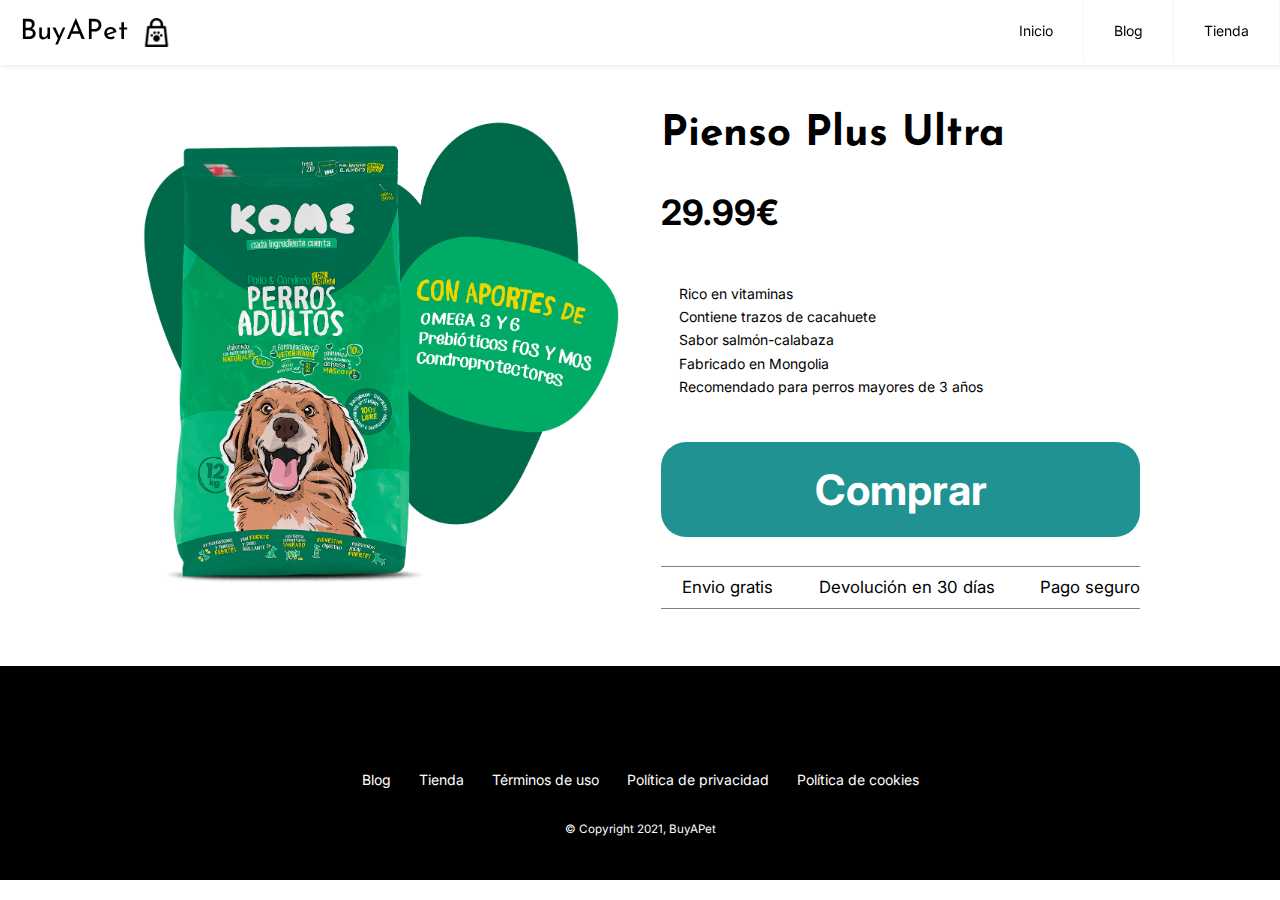
==== paginas/producto.html @ 318f51ca "Add files via upload" ====
<!DOCTYPE html>
<html lang="es">
<head>
    <meta charset="utf-8">
    <meta http-equiv="X-UA-Compatible" content="IE=edge">
    <meta name="viewport" content="width=device-width, initial-scale=1.0">
    <title>Producto</title>
    <link rel="stylesheet" href="https://cdnjs.cloudflare.com/ajax/libs/font-awesome/6.0.0-beta2/css/all.min.css" integrity="sha512-YWzhKL2whUzgiheMoBFwW8CKV4qpHQAEuvilg9FAn5VJUDwKZZxkJNuGM4XkWuk94WCrrwslk8yWNGmY1EduTA==" crossorigin="anonymous" referrerpolicy="no-referrer" />
    <link rel="stylesheet" type="text/css" href="../css/style.css">
    <link rel="icon" href="../assets/imagenes/logo.png" type="image/png" />
</head>
<body>

<!-- HEADER -->
<header>
    <a href="../index.html" id="logo">
        <span>BuyAPet</span>
        <div>
            <img src="../assets/imagenes/logo.png" alt="logo">
        </div>
    </a>
    <input class="menu-btn" type="checkbox" id="menu-btn" />
    <label class="menu-icon" for="menu-btn"><span class="navicon"></span></label>
    <ul class="menu">
        <li><a href="../index.html">Inicio</a></li>
        <li><a href="blog.html">Blog</a></li>
        <li><a href="tienda.html">Tienda</a></li>
    </ul>
</header>
<div id="separador"></div>

<!-- MAIN -->
<main>

    <!-- PRODUCTO -->
    <section id="ficha">
        <div class="ficha_imagen">
            <img class="ficha_imagen" src="../assets/imagenes/tienda/producto1.png" alt="producto">
        </div>
        <h1>Pienso Plus Ultra</h1>
        <span>29.99€</span>
        <ul class="lista1">
            <li>Rico en vitaminas</li>
            <li>Contiene trazos de cacahuete</li>
            <li>Sabor salmón-calabaza</li>
            <li>Fabricado en Mongolia</li>
            <li>Recomendado para perros mayores de 3 años</li>
        </ul>
        <a href="#">Comprar</a>
        <ul class="lista2">
            <li>Envio gratis</li>
            <li>Devolución en 30 días</li>
            <li>Pago seguro</li>
        </ul> 
    </section>
</main>

<!-- FOOTER -->
<footer>
    <ul class="social">
        <li><i class="fab fa-instagram"></i></li>
        <li><i class="fab fa-twitter"></i></li>
        <li><i class="fab fa-tiktok"></i></li>
    </ul>
    <ul class="mapa">
        <li><a href="blog.html">Blog</a></li>
        <li><a href="tienda.html">Tienda</a></li>
        <li><a href="#">Términos de uso</a></li>
        <li><a href="#">Política de privacidad</a></li>
        <li><a href="#">Política de cookies</a></li>
    </ul>
    <small>&copy; Copyright 2021, BuyAPet</small>
</footer>
</body>
</html>
---- css/style.css ----
/* IMPORTACION */
@import url('https://fonts.googleapis.com/css2?family=Inter:wght@100;400;700&family=Josefin+Sans:wght@100;400;700&display=swap');

/* VARIABLES */
:root{
  --principal:#2eccd1;
  --oscuro: #209292;
  --claro: #9cffff;
  --muy-claro: #cdffff;
}

/* RESETEO */
*,*::before,*::after{
  margin: 0;
  padding: 0;
  box-sizing: border-box;
}

@media (max-width: 768px) {
  *,*::before,*::after{
    transition: none !important;
  }
}

/* GENERAL */
html,body {
  font-family: 'Inter', sans-serif;
  font-size: 16px;
  line-height: 1.6;
}

@media (min-width: 768px) {
  html,body{
    font-size: 14px;
  }
}

a {
  text-decoration: none;
}

li{
  list-style: none;
}

img{
  max-width: 100%;
  max-height: 100%;
}

section:not(#banner){
  max-width: 1400px;
  margin: 0 auto;
  padding: 3em;
}

h1,h2,h3,h4,h5,h6{
  font-family: 'Josefin Sans', sans-serif;
  line-height: 1;
}

/* HEADER */

header {
  background-color: #fff;
  box-shadow: 1px 1px 4px 0 rgba(0,0,0,.1);
  position: fixed;
  width: 100%;
  z-index: 3;
}

header a{
  color: black;
}

header #logo {
  font-family: 'Josefin Sans', sans-serif;
  display: flex;
  justify-content: center;
  align-items: center;
  float: left;
  font-size: 2em;
  padding: 10px 20px;
}

header #logo div{
  margin-left: .5em;
  width: 29px;
  display: flex;
  justify-content: center;
  align-items: center;
}

header ul {
  margin: 0;
  padding: 0;
  list-style: none;
  overflow: hidden;
  background-color: #fff;
}

header li a {
  display: block;
  padding: 20px 20px;
  border-right: 1px solid #f4f4f4;
  text-decoration: none;
}

header li a:hover,
header .menu-btn:hover {
  background-color: #f4f4f4;
}

/* menu */

header .menu {
  clear: both;
  max-height: 0;
  transition: max-height .2s ease-out;
}

/* menu icon */

header .menu-icon {
  cursor: pointer;
  display: inline-block;
  float: right;
  padding: 28px 20px;
  position: relative;
  user-select: none;
}

header .menu-icon .navicon {
  background: #000;
  display: block;
  height: 2px;
  position: relative;
  transition: background .2s ease-out;
  width: 18px;
}

header .menu-icon .navicon:before,
header .menu-icon .navicon:after {
  background: #000;
  content: '';
  display: block;
  height: 100%;
  position: absolute;
  transition: all .2s ease-out;
  width: 100%;
}

header .menu-icon .navicon:before {
  top: 5px;
}

header .menu-icon .navicon:after {
  top: -5px;
}

/* menu btn */

header .menu-btn {
  display: none;
}

header .menu-btn:checked ~ .menu {
  max-height: 240px;
}

header .menu-btn:checked ~ .menu-icon .navicon {
  background: transparent;
}

header .menu-btn:checked ~ .menu-icon .navicon:before {
  transform: rotate(-45deg);
}

header .menu-btn:checked ~ .menu-icon .navicon:after {
  transform: rotate(45deg);
}

header .menu-btn:checked ~ .menu-icon:not(.steps) .navicon:before,
header .menu-btn:checked ~ .menu-icon:not(.steps) .navicon:after {
  top: 0;
}

@media (min-width: 768px) {
  header li {
    float: left;
  }
  header li a {
    padding: 20px 30px;
  }
  header .menu {
    clear: none;
    float: right;
    max-height: none;
  }
  header .menu-icon {
    display: none;
  }
}

#separador{
  height: 58px;
}

/* MAIN */
main{
  background-color: var(--muy-claro);
}

/* BANNER */
#banner{
  height: 400px;
  position: relative;
  background: var(--muy-claro) url('../assets/imagenes/inicio/imagen_banner.jpg') no-repeat left center/cover;
  background-blend-mode: luminosity;
}

.elementos{
  height: max-content;
  position: absolute;
  color: white;
  background-color: var(--oscuro);
  top: 0;
  bottom: 0;
  margin: auto;
  padding:1em 1em 1em 1em;
}

.elementos h1{
  font-size: 3em;
  margin: 0 auto;
}

.elementos span{
  font-size: 1.5em;
  text-align: center; 
  font-weight: 700;
}

@media (min-width: 768px) {
  #banner{
    height: 600px;
    clip-path: polygon(0 40%, 100% 0, 100% 100%, 0 60%);
  }

  .elementos{
    top: 41%;
    bottom: auto;
    left: 20%;
    padding-left: 3em;
  }

  .elementos h1{
    font-size: 4em;
  }

  .elementos span{
    font-size: 2em;
  }
}

/* INFO */
#info{
  background-color: white;
  display: flex;
  justify-content: center;
  align-items: center;
  flex-direction: column;
}

.imagen_info{
  display: none;
}

.texto_info h2{
  font-size: 2.5em;
}

.texto_info h2::after{
  content: "";
  display: block;
  height: 3px;
  width: 100px;
  margin-top:10px;
  background-color: var(--oscuro);
}

.texto_info p{
  text-align: justify;
  margin-top: 1em;
}

@media (min-width: 768px) {
  #info{
    flex-direction: row;
  }

  .imagen_info{
    flex: 1;
    display: block;
  }

  .texto_info{
    flex: 3;
    padding-left: 2em;
  }
}

/* SERVICIOS */
#servicios{
  background-color: var(--claro);
}

#servicios h2{
  font-size: 2.5em;
  margin-bottom: 2em;
}

#servicios h2::after{
  content: "";
  display: block;
  height: 3px;
  width: 100px;
  margin-top: 10px;
  background-color: var(--oscuro);
}

#servicios>div{
  display: flex;
  justify-content: space-around;
  align-items: center;
  flex-direction: column;
}

.servicio{
  display: flex;
  justify-content: center;
  align-items: center;
  flex-direction: column;
  text-align: center;
  transition: color 300ms ease-in-out;
}

.servicio:hover{
  color: var(--oscuro);
}

.servicio i{
  font-size: 5em;
}

.servicio h3{
  font-size: 1.5em;
  margin: 1em 0 .5em;
}

.servicio:nth-child(2){
  margin: 4em 0;
}

@media (min-width: 768px) {
  #servicios>div{
    flex-direction: row;
  }

  .servicio:nth-child(2){
    margin:0;
  }
}

/* GALERIA */
#galeria{
  text-align: center;
  background-color: white;
}

#galeria h2{
  display: inline-block;
  font-size: 2.5em;
  margin-bottom: 2em;
}

#galeria h2:after{
  content: "";
  display: block;
  height: 3px;
  width: 100px;
  margin-top: 10px;
  background-color: var(--oscuro);
}

#galeria>div {
  display: grid;
  grid-template-columns: repeat(auto-fill, minmax(200px, 1fr));
  grid-auto-rows: minmax(200px, auto);
  gap: 10px;
  grid-auto-flow: dense;
}

#galeria>div>div:nth-child(1) {
  background: url("../assets/imagenes/inicio/imagen_galeria1.jpg") no-repeat center center / cover;
}

#galeria>div>div:nth-child(2) {
  background: url("../assets/imagenes/inicio/imagen_galeria2.jpg") no-repeat center center / cover;
}

#galeria>div>div:nth-child(3) {
  background: url("../assets/imagenes/inicio/imagen_galeria3.jpg") no-repeat center center / cover;
}

#galeria>div>div:nth-child(4) {
  background: url("../assets/imagenes/inicio/imagen_galeria6.jpg") no-repeat center center / cover;
}

#galeria>div>div:nth-child(5) {
  background: url("../assets/imagenes/inicio/imagen_galeria4.jpg") no-repeat center center / cover;
}

#galeria>div>div:nth-child(6) {
  background: url("../assets/imagenes/inicio/imagen_galeria5.jpg") no-repeat center center / cover;
}

#galeria>div>div {
  grid-column: span 1;
  grid-row: span 1;
}

@media (min-width: 768px) {
  #galeria>div>div {
    grid-column: span 1;
    grid-row: span 1;
  }

  #galeria>div>div.ancho {
    grid-column: span 2;
  }

  #galeria>div>div.alto {
    grid-row: span 2;
  }
}

/* FOOTER */
footer{
  background-color: black;
  display: flex;
  justify-content: center;
  align-items: center;
  flex-direction: column;
  padding: 3em;
}

footer>ul{
  display: flex;
  justify-content: center;
  align-items: center;
  color: white;
  margin: 0 0 2em;
}

footer>ul li{
  margin: 0 1em;
}

footer i{
  font-size: 1.5em;
  padding: .5em;
  border-radius: 50%;
  transition: all 300ms ease-in-out;
}

footer i:hover{
  cursor: pointer;
  background-color: white;
  color: #000;
}

footer>ul:nth-child(2){
  flex-direction: column;
}

footer>ul:nth-child(2) li{
  margin-bottom: 1em;
}

footer a, footer small{
  color: white;
}

@media (min-width: 768px) {
  footer>ul:nth-child(2){
    flex-direction: row;
  }

  footer>ul:nth-child(2) li{
    margin-bottom: 0;
  }
}

/* BLOG */
#blog{
  background-color: white;
}

#blog>div{
  display: flex;
  justify-content: center;
  align-items: center;
  flex-direction: column;
}

#blog h1{
  font-size: 3em;
  margin-bottom: 2em;
}

#blog h1:after{
  content: "";
  display: block;
  height: 3px;
  width: 100px;
  margin-top: 10px;
  background-color: var(--oscuro);
}

article{
  margin:1em 0;
  width: 350px;
  height: 700px;
}

.imagen_blog{
  height: 200px;
  display: flex;
  justify-content: flex-end;
  align-items: center;
}

article:nth-child(1) .imagen_blog{
  background: url('../assets/imagenes/inicio/imagen_galeria1.jpg') no-repeat center center/cover;
}

article:nth-child(2) .imagen_blog{
  background: url('../assets/imagenes/inicio/imagen_galeria2.jpg') no-repeat center center/cover;
}

article:nth-child(3) .imagen_blog{
  background: url('../assets/imagenes/inicio/imagen_galeria3.jpg') no-repeat center center/cover;
}

article:nth-child(4) .imagen_blog{
  background: url('../assets/imagenes/inicio/imagen_galeria4.jpg') no-repeat center center/cover;
}

article:nth-child(5) .imagen_blog{
  background: url('../assets/imagenes/inicio/imagen_galeria5.jpg') no-repeat center center/cover;
}

article:nth-child(6) .imagen_blog{
  background: url('../assets/imagenes/inicio/imagen_galeria6.jpg') no-repeat center center/cover;
}

.imagen_blog>div{
  width: 50%;
  height: 100%;
  display: flex;
  justify-content: center;
  align-items: center;
  background-color: rgba(32, 146, 146, 0.8);
  padding: 1em;
  color: white;
}

.imagen_blog h2{
  font-size: 1.2em;
  text-align: center;
}

.texto_blog{
  padding: 1.5em;
}

.texto_blog h2{
  height: 45px;
  margin: 1em 0;
}

.texto_blog p{
  height: 300px;
}

.texto_blog a{
  display: inline-block;
  margin-top: 1.5em;
  color: var(--oscuro);
}

.texto_blog a::after{
  content: "->";
  color: var(--oscuro);
  margin-left: .5em;
  transition: all 300ms ease-in-out;
}

.texto_blog a:hover::after{
  margin-left: 2em;}

@media (min-width: 768px) {
  #blog>div{
    flex-direction: row;
    flex-wrap: wrap;
  }

  article{
    margin:1em;
    width: 400px;
    height: 580px;
  }

  .texto_blog{
    padding: 1.5em;
    height: 65.5%;
    transition: all 300ms ease-in-out;
  }

  .texto_blog p{
    height: 200px;
  }
  
  article:hover .texto_blog{
    background-color: var(--oscuro);
    color: white;
  }
  
  article:hover a, article:hover a:after{
    color: white;
  }
}

/* TIENDA */
#tienda{
  background-color: white;
}

#tienda h1{
  font-size: 3em;
  margin-bottom: 2em;
}

#tienda h1:after{
  content: "";
  display: block;
  height: 3px;
  width: 100px;
  margin-top: 10px;
  background-color: var(--oscuro);
}

#tienda>div{
  display: flex;
  justify-content: center;
  align-items: center;
  flex-wrap: wrap;
  gap: 20px;
}

.producto{
  position: relative;
  width: 400px;
  height: 380px;
  background-color: var(--oscuro);
  overflow: hidden;
  color: white;
}

.producto::before{
  content: "";
  position: absolute;
  top: -50%;
  width: 100%;
  height: 100%;
  background-color: var(--claro);
  transform: skewY(345deg);
  transition: 500ms;
}

.producto:hover::before{
  top: -70%;
  transform: skewY(390deg);
}

.contenido{
  position: relative;
  
}

.contenido .imagen_producto{
  width: 60%;
  height: 259px;
  display: flex;
  justify-content: center;
  align-items: center;
  margin: 0 auto;
  transition: all 300ms ease-in-out;
}

.contenido h2{
  text-align: center;
  font-size: 2em;
  /* margin-bottom: .5em; */
  transition: all 300ms ease-in-out;
}

.contenido span{
  display: block;
  font-size: 3em;
  text-align: center;
  font-weight: bold;
  height: 40px;
  transition: all 300ms ease-in-out;
}

.contenido a{
  position: relative;
  bottom: -54px;
  left: 0;
  right: 0;
  color: white;
  background-color: var(--principal);
  border-radius: 10px;
  padding: .5em 1.5em;
  margin: 0 auto;
  display: block;
  width: max-content;
  transition: all 300ms ease-in-out;
}

.producto:hover a{
  bottom: -10px;
}

.producto:hover .imagen_producto{
  width: 50%;
}

.producto:hover h2{
  font-size:1.5em;
}

.producto:hover span{
  font-size: 2.5em;
}

@media (max-width: 768px) {
  .contenido a{
    position: static;
    margin: 1em auto;
  }

  .producto{
    height: 450px;
  }

  .producto span{
    margin-bottom: 1em;
  }

  .producto:hover .imagen_producto{
    width: 60%;
  }
  
  .producto:hover h2{
    font-size: 2em;
  }
  
  .producto:hover span{
    font-size: 3em;
  }

  .producto:hover::before{
    top: -50%;
    transform: skewY(345deg);
  }
}

/* PRODUCTO */
section#ficha{
  background-color: white;
  padding: 3em 10em;
  display: grid;
  align-items: center;
  grid-column-gap: 3em;
  grid-row-gap: 1em;
  grid-template-columns: repeat(4, 1fr);
  grid-template-areas:
                      "img img h1 h1"
                      "img img precio precio"
                      "img img lista1 lista1"
                      "img img boton boton"
                      "img img lista2 lista2";
}

.ficha_imagen{
  grid-area: img;
}

#ficha h1{
  grid-area: h1;
  font-size: 3em;
}

#ficha span{
  grid-area: precio;
  font-size: 2.5em;
  font-weight: bold;
  align-self: flex-start;
}

#ficha .lista1{
  grid-area: lista1;
  align-self: flex-start;
}

#ficha .lista1 li::before{
  font-family: "Font Awesome 6 Free";
  font-weight: 900;
  content: "\f1b0";
  margin-right: .5em;
}

#ficha a{
  grid-area: boton;
  background-color: var(--oscuro);
  height: 100%;
  display: flex;
  justify-content: center;
  align-items: center;
  color: white;
  font-size: 3em;
  font-weight: bold;
  border-radius: 25px;
  transition: all 300ms ease-in-out;
}

#ficha a:hover{
  transform: scale(1.2);
}

#ficha .lista2{
  grid-area: lista2;
  display: flex;
  justify-content: space-between;
  align-items: center;
  gap: 1em;
  border-top: 1px solid rgba(0, 0, 0, .5);
  border-bottom: 1px solid rgba(0, 0, 0, .5);
  padding: .5em 0;
}

#ficha .lista2 li{
  font-size: 1.2em;
}

#ficha .lista2 li:nth-child(1)::before{
  font-family: "Font Awesome 6 Free";
  font-weight: 900;
  content: "\f0d1";
  margin-right: .5em;
}

#ficha .lista2 li:nth-child(2)::before{
  font-family: "Font Awesome 6 Free";
  font-weight: 900;
  content: "\f017";
  margin-right: .5em;
}

#ficha .lista2 li:nth-child(3)::before{
  font-family: "Font Awesome 6 Free";
  font-weight: 900;
  content: "\f53c";
  margin-right: .5em;
}

@media (max-width: 1000px) {
  section#ficha{
    padding: 3em 5em;
    grid-template-columns: repeat(3, 1fr);
    grid-template-areas:
                      "img img h1"
                      "img img precio"
                      "img img lista1"
                      "img img boton"
                      "img img lista2";
  }
}

@media (max-width: 768px) {
  section#ficha{
    padding: 3em 1.5em;
    grid-template-areas:
                      "img img img"
                      "h1 h1 h1"
                      "precio precio precio"
                      "lista1 lista1 lista1"
                      "boton boton boton"
                      "lista2 lista2 lista2";
  }

  .ficha_imagen>img{
    display: block;
    width: 100%;
    max-width: 500px;
    margin: 0 auto;
  }

  #ficha a:hover{
    transform: scale(1);
  }

  #ficha .lista2{
    flex-wrap: wrap;
  }
}
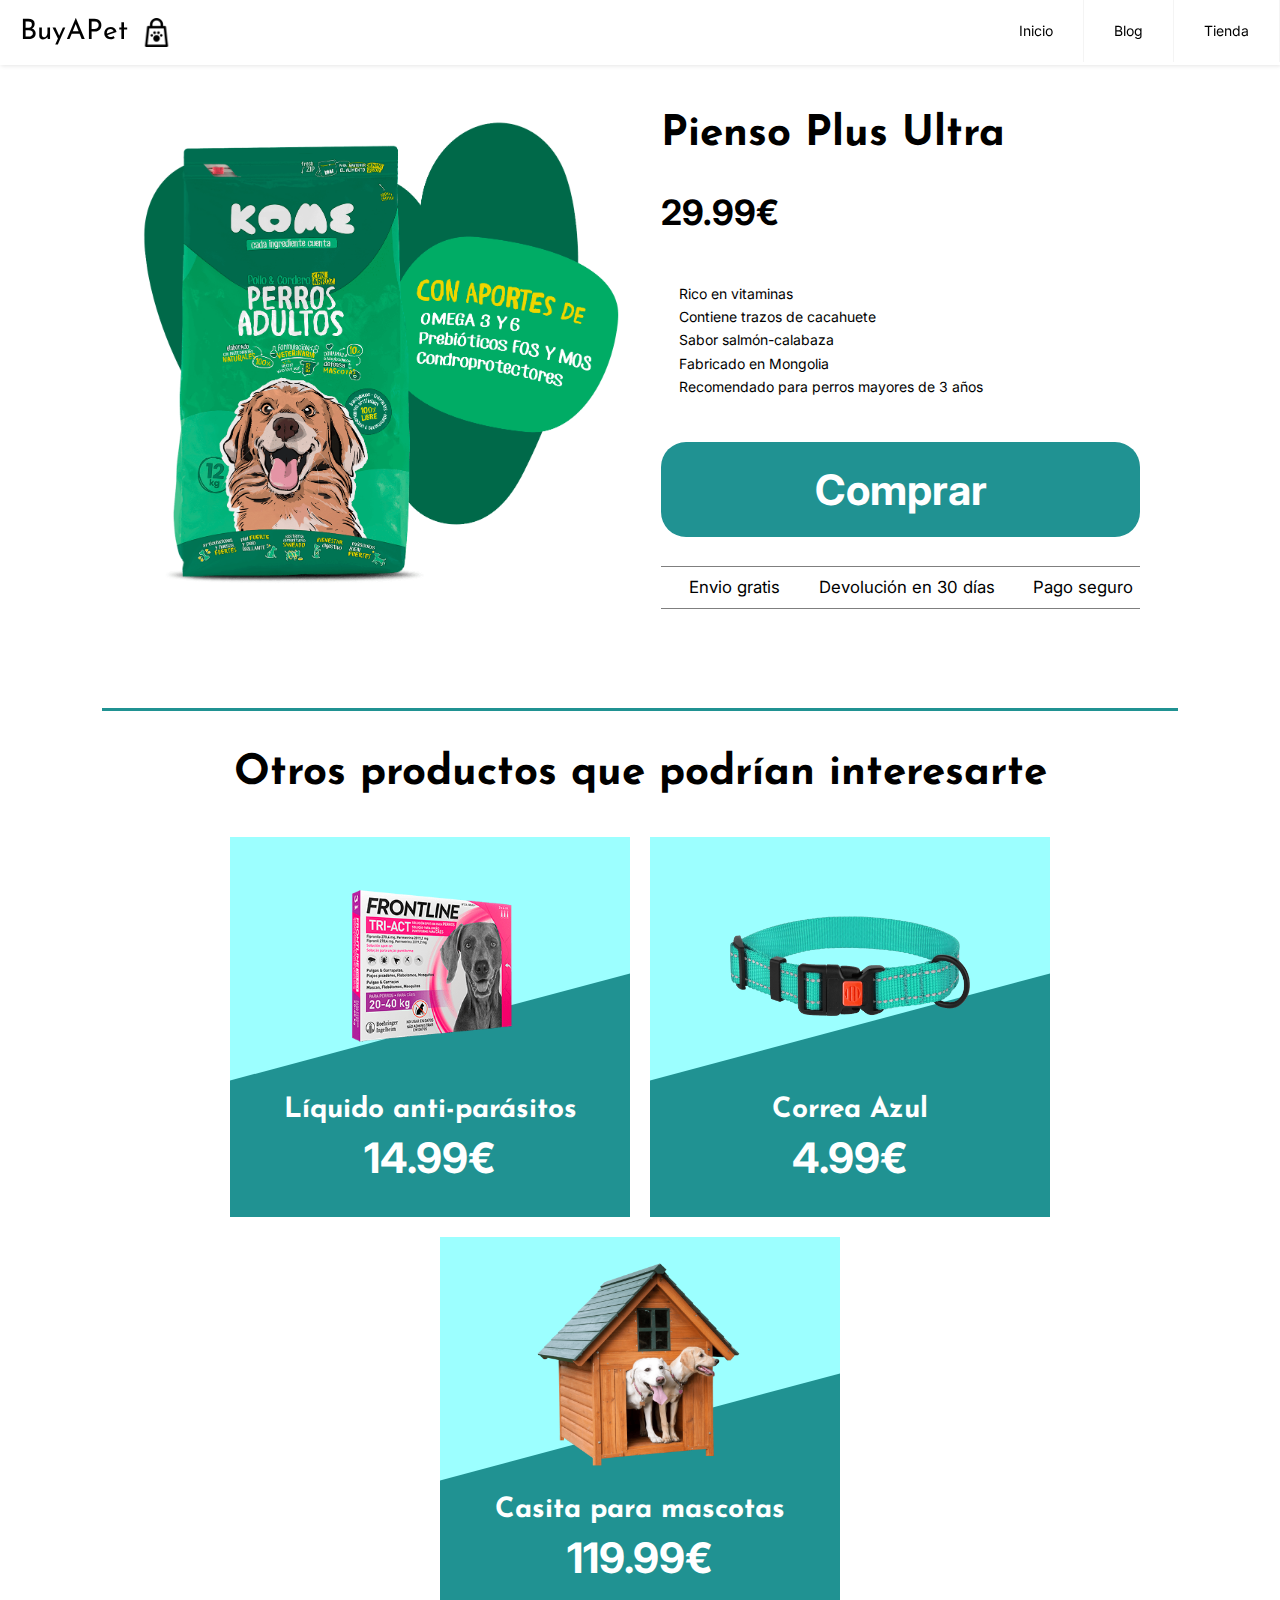
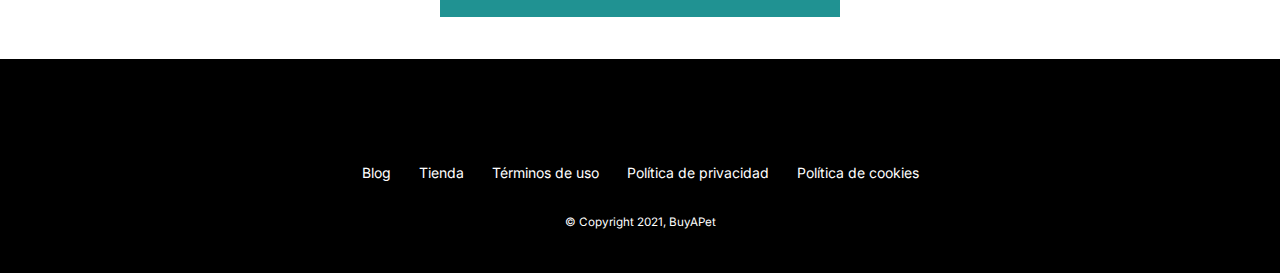
==== commit 14e12d6b: "Add files via upload" ====
--- a/paginas/producto.html
+++ b/paginas/producto.html
@@ -53,6 +53,49 @@
             <li>Pago seguro</li>
         </ul> 
     </section>
+
+    <!-- OTROS PRODUCTOS -->
+    <section id="otrosProductos">
+        <h2>Otros productos que podrían interesarte</h2>
+        <div>
+            <div class="producto">
+                <div class="contenido">
+                    <div class="imagen_producto">
+                        <img src="../assets/imagenes/tienda/producto4.png" alt="producto">
+                    </div>
+                    <div class="texto_producto">
+                        <h2>Líquido anti-parásitos</h2>
+                        <span>14.99€</span>
+                    </div>
+                    <a href="#">Ver ficha de producto</a>
+                </div>
+            </div>
+            <div class="producto">
+                <div class="contenido">
+                    <div class="imagen_producto">
+                        <img src="../assets/imagenes/tienda/producto2.png" alt="producto">
+                    </div>
+                    <div class="texto_producto">
+                        <h2>Correa Azul</h2>
+                        <span>4.99€</span>
+                    </div>
+                    <a href="#">Ver ficha de producto</a>
+                </div>
+            </div>
+            <div class="producto">
+                <div class="contenido">
+                    <div class="imagen_producto">
+                        <img src="../assets/imagenes/tienda/producto3.png" alt="producto">
+                    </div>
+                    <div class="texto_producto">
+                        <h2>Casita para mascotas</h2>
+                        <span>119.99€</span>
+                    </div>
+                    <a href="#">Ver ficha de producto</a>
+                </div>
+            </div>
+        </div>
+    </section>
 </main>
 
 <!-- FOOTER -->
--- a/css/style.css
+++ b/css/style.css
@@ -228,6 +228,7 @@
   bottom: 0;
   margin: auto;
   padding:1em 1em 1em 1em;
+  box-shadow: 0px 0px 15px black;
 }
 
 .elementos h1{
@@ -859,7 +860,13 @@
   gap: 1em;
   border-top: 1px solid rgba(0, 0, 0, .5);
   border-bottom: 1px solid rgba(0, 0, 0, .5);
-  padding: .5em 0;
+  padding: .5em;
+  transition: all 300ms ease-in-out;
+}
+
+#ficha .lista2:hover{
+  background-color: var(--principal);
+  color: white;
 }
 
 #ficha .lista2 li{
@@ -926,4 +933,38 @@
   #ficha .lista2{
     flex-wrap: wrap;
   }
+
+  #ficha .lista2:hover{
+    background-color: transparent;
+    color: black;
+  }
+}
+
+/* OTROS PRODUCTOS */
+#otrosProductos{
+  background-color: white;
+}
+
+#otrosProductos::before{
+  content: "";
+  display: block;
+  height: 3px;
+  width: 90%;
+  margin-top:10px;
+  background-color: var(--oscuro);
+  margin: 0 auto;
+}
+
+#otrosProductos>h2{
+  text-align: center;
+  font-size: 3em;
+  margin: 1em 0;
+}
+
+#otrosProductos>div{
+  display: flex;
+  justify-content: center;
+  align-items: center;
+  flex-wrap: wrap;
+  gap: 20px;
 }